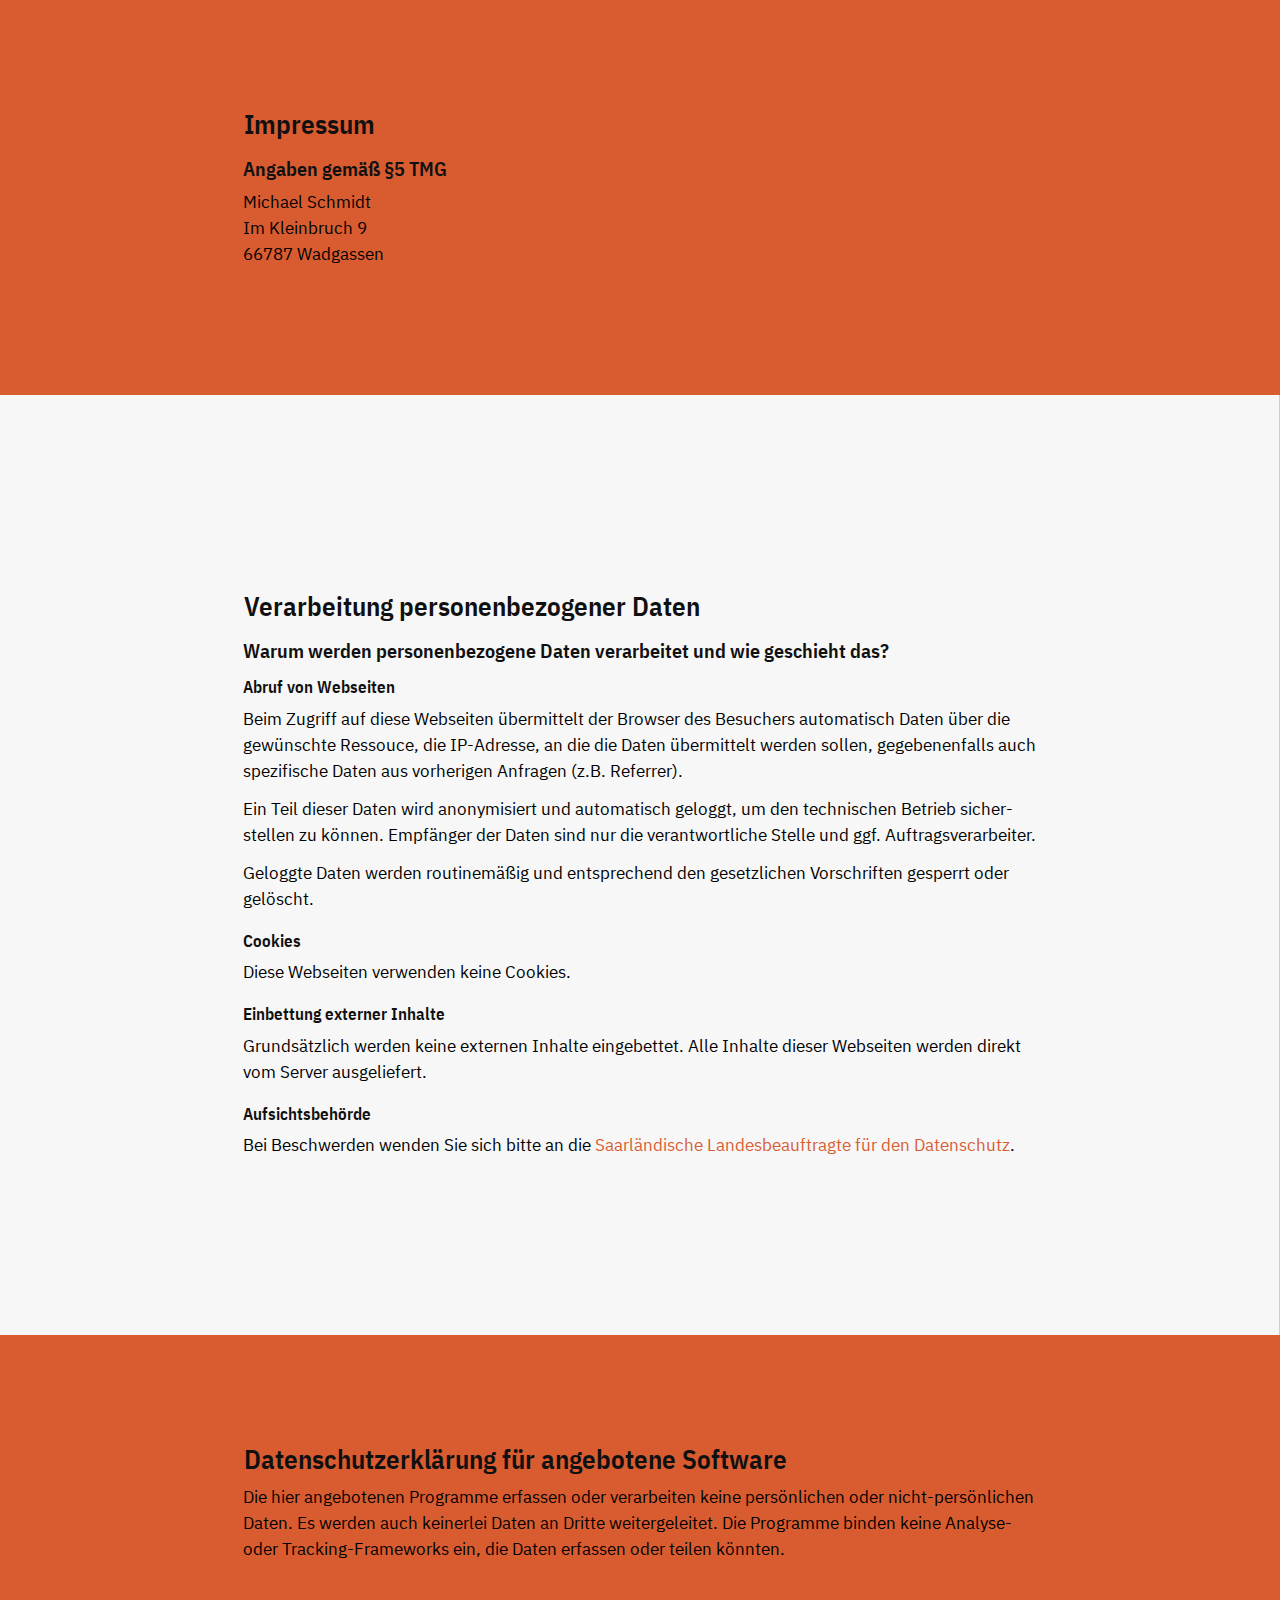
==== docs/legal.html @ fe04932d "Update Refracto page" ====
<!DOCTYPE html>
<html xmlns="http://www.w3.org/1999/xhtml" lang="en" xml:lang="en">

  <head>
    <title>Refracto Privacy/Datenschutz</title>

    <meta charset="utf-8" />
    <meta name="viewport" content="width=device-width, initial-scale=1.0, user-scalable=yes" />
    <meta name="supported-color-schemes" content="light dark">

    <link rel="stylesheet" href="css/fonts.min.css">
    <link rel="stylesheet" href="css/style.min.css">
    <link rel="stylesheet" href="css/animate.min.css">

    <script src="js/jquery.animate.min.js"></script>

    <meta name="theme-color" content="#d95c31" media="(prefers-color-scheme: light)">
    <meta name="theme-color" content="#994123" media="(prefers-color-scheme: dark)">
  </head>

  <body>
    <div class="page-box-no-footer">

      <main>
        <div class="main-box">

          <div class="vspace-l">
            <h2>Impressum</h2>
            <h3>Angaben gemäß §5 TMG</h3>
            <p>Michael Schmidt<br />Im Kleinbruch 9<br />66787 Wadgassen</p>
            <p><a href="mailto:refracto@mschmidt.me">Kontakt: refracto@mschmidt.me</a></p>
          </div>

          <div class="alternate-background vspace-l">
            <div class="alternate-box">
              <h2>Verarbeitung personenbezogener Daten</h2>
              <h3>Warum werden personenbezogene Daten verarbeitet und wie geschieht das?</h3>

              <h4>Abruf von Webseiten</h4>
              <p>Beim Zugriff auf diese Webseiten übermittelt der Browser des Besuchers automatisch Daten über die gewünschte Ressouce, die IP-Adresse, an die die Daten übermittelt werden sollen, ge&shy;ge&shy;be&shy;nen&shy;falls auch spezifische Daten aus vorherigen Anfragen (z.B. Referrer).</p>
              <p>Ein Teil dieser Daten wird anonymisiert und automatisch geloggt, um den technischen Betrieb si&shy;cher&shy;stel&shy;len zu können. Empfänger der Daten sind nur die verantwortliche Stelle und ggf. Auf&shy;trags&shy;ver&shy;arbeiter.
              <p>Geloggte Daten werden routinemäßig und entsprechend den gesetzlichen Vorschriften gesperrt oder gelöscht.</p>

              <h4>Cookies</h4>
              <p>Diese Webseiten verwenden keine Cookies.</p>

              <h4>Einbettung externer Inhalte</h4>
              <p>Grundsätzlich werden keine externen Inhalte eingebettet. Alle Inhalte dieser Webseiten werden direkt vom Server ausgeliefert.</p>

              <h4>Aufsichtsbehörde</h4>
              <p>Bei Beschwerden wenden Sie sich bitte an die <a href="https://www.bfdi.bund.de/SharedDocs/Adressen/DE/LfD/Saarland.html">Saarländische Landesbeauftragte für den Da&shy;ten&shy;schutz</a>.</p>
            </div>
          </div>

          <div class="vspace-l">
            <h2>Datenschutzerklärung für angebotene Software</h2>
            <p>Die hier angebotenen Programme erfassen oder verarbeiten keine persönlichen oder nicht-persönlichen Daten. Es werden auch keinerlei Daten an Dritte weitergeleitet. Die Programme binden keine Analyse- oder Tracking-Frameworks ein, die Daten erfassen oder teilen könnten.</p>
          </div>

        </div>
      </main>

    </div>

  </body>
</html>
---- docs/css/fonts.min.css ----
@font-face{font-family:title_font;src:url(../fonts/IBMPlexSansCondensed-SemiBold.woff2) format('woff2'),url(../fonts/IBMPlexSansCondensed-SemiBold.woff) format('woff');font-weight:400;font-style:normal}@font-face{font-family:text_font;src:url(../fonts/IBMPlexSans-Regular.woff2) format('woff2'),url(../fonts/IBMPlexSans-Regular.woff) format('woff');font-weight:400;font-style:normal}@media (prefers-color-scheme:dark){@font-face{font-family:text_font;src:url(../fonts/IBMPlexSans-Light.woff2) format('woff2'),url(../fonts/IBMPlexSans-Light.woff) format('woff');font-weight:400;font-style:normal}}@font-face{font-family:testimonial_font;src:url(../fonts/IBMPlexSans-TextItalic.woff2) format('woff2'),url(../fonts/IBMPlexSans-TextItalic.woff) format('woff');font-weight:400;font-style:normal}@media (prefers-color-scheme:dark){@font-face{font-family:testimonial_font;src:url(../fonts/IBMPlexSans-Italic.woff2) format('woff2'),url(../fonts/IBMPlexSans-Italic.woff) format('woff');font-weight:400;font-style:normal}}
---- docs/css/style.min.css ----
:root{--overscoll-color:#d95c31;--background-color:#ffffff;--alternate-background-color:#f7f7f7;--title-color:#101010;--text-color:#2b3039;--alternate-text-color:#f0f1f2;--dimmed-text-color:#666666;--theme-red:#d95c31;--theme-green:#91a34b;--theme-blue:#6a95bf;--theme-yellow:#e2af03;--link-color:#d95c31;--visited-link-color:#638bb2;--hover-link-color:#47637f;--appstore-background:#2b3039;--appstore-background-selected:#d95c31;--appstore-border:#ffffff;--appstore-inverted-background:transparent;--appstore-inverted-background-selected:#2b3039;--appstore-inverted-border:#f0f1f2;--header-background-color:#d95c31;--header-text-color:#f0f1f2;--header-active-color:#cc562e;--header-selection-color:#b24c28;--header-selection-text-color:#ffffff;--header-shadow-color:#b0b0b0;--footer-background-color:#2b3039;--footer-text-color:#b6b6b6;--footer-selection-color:#22262e;--footer-selection-text-color:#e1dedb;--footer-shadow-color:#000000}@media (prefers-color-scheme:dark){:root{--overscoll-color:#994123;--background-color:#2d2d2b;--alternate-background-color:#282826;--title-color:#ededed;--text-color:#dadada;--dimmed-text-color:#d0d0d0;--theme-red:#994123;--theme-green:#58632e;--theme-blue:#47637f;--theme-yellow:#a37e02;--link-color:#76d6ff;--visited-link-color:#fd758d;--hover-link-color:#73fdff;--appstore-background:transparent;--appstore-background-selected:#994123;--appstore-border:#f0f1f2;--appstore-inverted-background-selected:#232323;--header-background-color:#994123;--header-shadow-color:#1d2026;--header-active-color:#8c3b20;--header-selection-color:#73311a;--footer-background-color:#232323;--footer-text-color:#969696;--footer-selection-color:#181818}}.visible-normal{visibility:visible;display:inline}.visible-dark{visibility:hidden;display:none}@media (prefers-color-scheme:dark){.visible-normal{visibility:hidden;display:none}.visible-dark{visibility:visible;display:inline}}:root{font-size:13pt;--max-page-width:46rem;--minimum-page-border-width:2rem}@media only screen and (max-width:374px){:root{--minimum-page-border-width:1.5rem}}@media all and (max-width:53rem){:root{--max-page-width:calc(100vw - var(--minimum-page-border-width) - var(--minimum-page-border-width))}}@media not all and (min-resolution:.001dpcm){:root{--max-page-width:calc(min(46rem, 100vw - var(--minimum-page-border-width) - var(--minimum-page-border-width)))}}:root{--vspace-s:1.0rem;--vspace-m:2.0rem;--vspace-l:5.0rem;--vspace-xl:9.0rem}@media only screen and (max-width:767px){:root{--vspace-m:1.8rem;--vspace-l:4.0rem;--vspace-xl:8.0rem}}@media only screen and (max-width:374px){:root{--vspace-m:1.5rem;--vspace-l:2.5rem;--vspace-xl:3.4rem}}.vspace-s{padding-top:var(--vspace-s);padding-bottom:var(--vspace-s)}.vspace-m{padding-top:var(--vspace-m);padding-bottom:var(--vspace-m)}.vspace-l{padding-top:var(--vspace-l);padding-bottom:var(--vspace-l)}.vspace-xl{padding-top:var(--vspace-xl);padding-bottom:var(--vspace-xl)}.topspace-s{padding-top:var(--vspace-s)}.topspace-m{padding-top:var(--vspace-m)}.topspace-l{padding-top:var(--vspace-l)}.topspace-xl{padding-top:var(--vspace-xl)}.topmargin-s{margin-top:var(--vspace-s)}.topmargin-m{margin-top:var(--vspace-m)}.topmargin-l{margin-top:var(--vspace-l)}.topmargin-xl{margin-top:var(--vspace-xl)}.botmargin-s{margin-bottom:var(--vspace-s)}.botmargin-m{margin-bottom:var(--vspace-m)}.botmargin-l{margin-bottom:var(--vspace-l)}.botmargin-xl{margin-bottom:var(--vspace-xl)}html{height:100%}body{background:var(--overscoll-color);margin:0;height:100%}:root{--footer-height:4.4rem}@media only screen and (max-width:767px){:root{--footer-height:11rem}}.page-box{min-height:calc(100% - var(--footer-height));background:var(--background-color);color:var(--text-color);overflow:hidden}header{background:var(--header-background-color);box-shadow:0 1px 0 var(--header-shadow-color);color:var(--header-text-color)}@media only screen and (max-width:599px){header{padding:0 0 .8rem 0}}.header-box{font-family:text_font;margin:0 auto;max-width:var(--max-page-width);padding:0}header p{float:left;margin:0;padding:1.5rem 1rem 1.5rem .5rem}@media only screen and (max-width:599px){header p{display:block;float:none;text-align:center;padding:1rem 0}}header p a{color:var(--header-selection-text-color);text-decoration:none}header ul{list-style-type:none;margin:0;overflow:hidden;padding:1rem 0;text-align:right}@media only screen and (max-width:599px){header ul{display:block}}header li{display:inline-block}@media only screen and (max-width:599px){header li{display:block;padding:.1rem}}header li a{border-radius:3px;color:var(--header-text-color);display:block;padding:.5rem 1rem;text-align:center;text-decoration:none}@media only screen and (max-width:599px){header li a{font-size:12pt;padding:.8rem;text-align:left}}header li a.active{background-color:var(--header-active-color)}header li a:hover{color:var(--header-selection-text-color);background-color:var(--header-selection-color)}.main-box{font-family:text_font;margin:0 auto;max-width:var(--max-page-width)}@media only screen and (max-width:767px){.main-box{margin:0 var(--minimum-page-border-width)}}main h1{color:var(--title-color);font-family:title_font;font-size:32pt;padding:.5em .1em 0 0}@media only screen and (max-width:599px){main h1{font-size:28pt}}main h2{color:var(--title-color);font-family:title_font;font-size:20pt;margin:.5em 0 0 0;padding:.5em .1em 0 .1em}@media only screen and (max-width:599px){main h2{font-size:18pt}}main h3{color:var(--title-color);font-family:title_font;font-size:15pt;margin:.5em 0 0 0;padding:.5em .1em 0 .1em}main h4{color:var(--title-color);font-family:title_font;margin:.5em 0 0 0;padding:.5em .1em 0 .1em}main p.first{line-height:1.5;margin:0;padding:.1em}main p{line-height:1.5;margin:.5em 0 0 0;padding:.1em}main a:link{color:var(--link-color);text-decoration:none}main a:visited{color:var(--visited-link-color)}main a:hover{color:var(--hover-link-color);text-decoration:underline}main li:not(:last-child){margin-bottom:.2em}main img{display:block;margin-left:auto;margin-right:auto;max-width:100%}.image-frame{box-shadow:2px 2px 12px #222}.center{padding:0;text-align:center}.hugeprint{font-size:18pt}.largeprint{font-size:14pt}.fineprint{font-size:11pt}.button{margin:var(--vspace-l) 0 .8rem 0;padding:.8rem;text-align:center}.button a:link{background:var(--theme-blue);border-radius:5px;color:var(--header-text-color);padding:.8rem 3rem;margin:.8rem;text-decoration:none;box-shadow:1px 1px 4px var(--header-shadow-color)}@media only screen and (max-width:767px){.button a:link{padding:.8rem 2rem}}@media only screen and (max-width:599px){.button a:link{padding:.8rem 1rem}}.button a:hover{background:var(--theme-yellow);color:var(--header-selection-text-color);text-decoration:none}.button a:visited{color:var(--header-selection-text-color);text-decoration:none}.alternate-background{background:var(--alternate-background-color);transform:translateX(calc((var(--max-page-width) - 100vw)/ 2));width:100vw}.alternate-blue-background{background:var(--theme-blue);color:var(--alternate-text-color);transform:translateX(calc((var(--max-page-width) - 100vw)/ 2));width:100vw}.alternate-green-background{background:var(--theme-green);color:var(--alternate-text-color);transform:translateX(calc((var(--max-page-width) - 100vw)/ 2));width:100vw}.alternate-box{margin:0 auto;max-width:var(--max-page-width);padding:var(--vspace-l) 0}@media only screen and (max-width:767px){.alternate-box{margin:0;max-width:100%;padding:var(--vspace-l) var(--minimum-page-border-width)}}.alternate-box-m{margin:0 auto;max-width:var(--max-page-width);padding:var(--vspace-m) 0}@media only screen and (max-width:767px){.alternate-box-m{margin:0;max-width:100%;padding:var(--vspace-m) var(--minimum-page-border-width)}}.testimonials{margin:var(--vspace-s) 0;min-height:10rem;padding:.1rem 0}.testimonial-box{margin:0 auto;overflow:hidden;padding:0}.testimonial{font-family:testimonial_font;padding:0 .1em}@media only screen and (max-width:767px){.testimonial{padding:1em 1.1em}}.testimonial-name{font-family:testimonial_font;color:var(--dimmed-text-color)}.feature-box{margin:var(--vspace-l) auto;overflow:auto;padding:0}.feature-icon{float:left;height:80px;width:80px}@media only screen and (max-width:767px){.feature-icon{height:60px;width:60px}}.feature-description{float:right;margin:0;padding-left:1em;width:75%}.appstore{border-radius:9px;display:inline-block;line-height:0;transition:background-color .25s}.appstore--normal{border:2px solid var(--appstore-border);background-color:var(--appstore-background)}.appstore--normal:hover{background-color:var(--appstore-background-selected)}.appstore--inverted{border:2px solid var(--appstore-inverted-border);background-color:var(--appstore-inverted-background)}.appstore--inverted:hover{background-color:var(--appstore-inverted-background-selected)}.column-75{width:75%;float:left}.column-66{width:66%;float:left}.column-60{width:60%;float:left}.column-55{width:55%;float:left}.column-50{width:50%;float:left}.column-45{width:45%;float:left}.column-40{width:40%;float:left}.column-33{width:33%;float:left}.column-25{width:25%;float:left}@media only screen and (max-width:767px){.column-75{width:100%}.column-66{width:100%}.column-60{width:100%}.column-55{width:100%}.column-50{width:100%}.column-45{width:100%}.column-40{width:100%}.column-33{width:100%}.column-25{width:100%}}.column-container{margin:0;overflow:auto;padding:0}.frame-left{padding:0 1.5rem 0 .1rem}.frame-mid{padding:0 1.5rem}.frame-right{padding:0 .1rem 0 1.5rem}@media only screen and (max-width:767px){.frame-left{padding:.5rem .1rem}.frame-mid{padding:.5rem .1rem}.frame-right{padding:.5rem .1rem}}footer{background:var(--footer-background-color);box-shadow:inset 0 5px 4px -5px var(--footer-shadow-color);color:var(--footer-text-color);padding:0;margin:0;height:calc(var(--footer-height))}.footer-box{font-family:text_font;margin:0 auto;max-width:var(--max-page-width);padding:.6rem 0 0 0;text-align:center}footer ul{list-style-type:none;margin:0;overflow:hidden;padding:0;display:flex}@media only screen and (max-width:767px){footer ul{display:block}}footer li{display:inline-block;flex:2 1 10%;font-size:11pt;margin:0 auto}footer li:nth-of-type(3){flex-grow:3}@media only screen and (max-width:767px){footer li{display:block;margin:0;padding:.1rem}}footer li a{color:var(--footer-text-color);display:block;padding:1rem 3rem;text-decoration:none}@media only screen and (max-width:767px){footer li a{padding:.8rem}}footer li a:hover{background-color:var(--footer-selection-color);border-radius:3px;color:var(--footer-selection-text-color)}body.title{background:var(--footer-background-color)}.title-page-box{min-height:calc(100% - var(--footer-height));background:var(--header-background-color);color:var(--header-text-color)}main h1.title{text-align:center;text-shadow:1px 1px 1px var(--header-selection-color);color:var(--header-text-color);font-size:32pt}@media only screen and (max-width:374px){main h1.title{font-size:28pt}}main ul.title{display:block;margin:0 auto 5rem auto;max-width:290px;padding:0}main li.title{display:block;margin:0;padding:.2rem 0}main a.title{background-color:var(--header-active-color);border-radius:3px;display:block;padding:1rem;text-decoration:none}main a.title:link{color:var(--header-text-color)}main a.title:visited{color:var(--header-text-color)}main a.title:hover{background-color:var(--header-selection-color);color:var(--header-selection-text-color)}
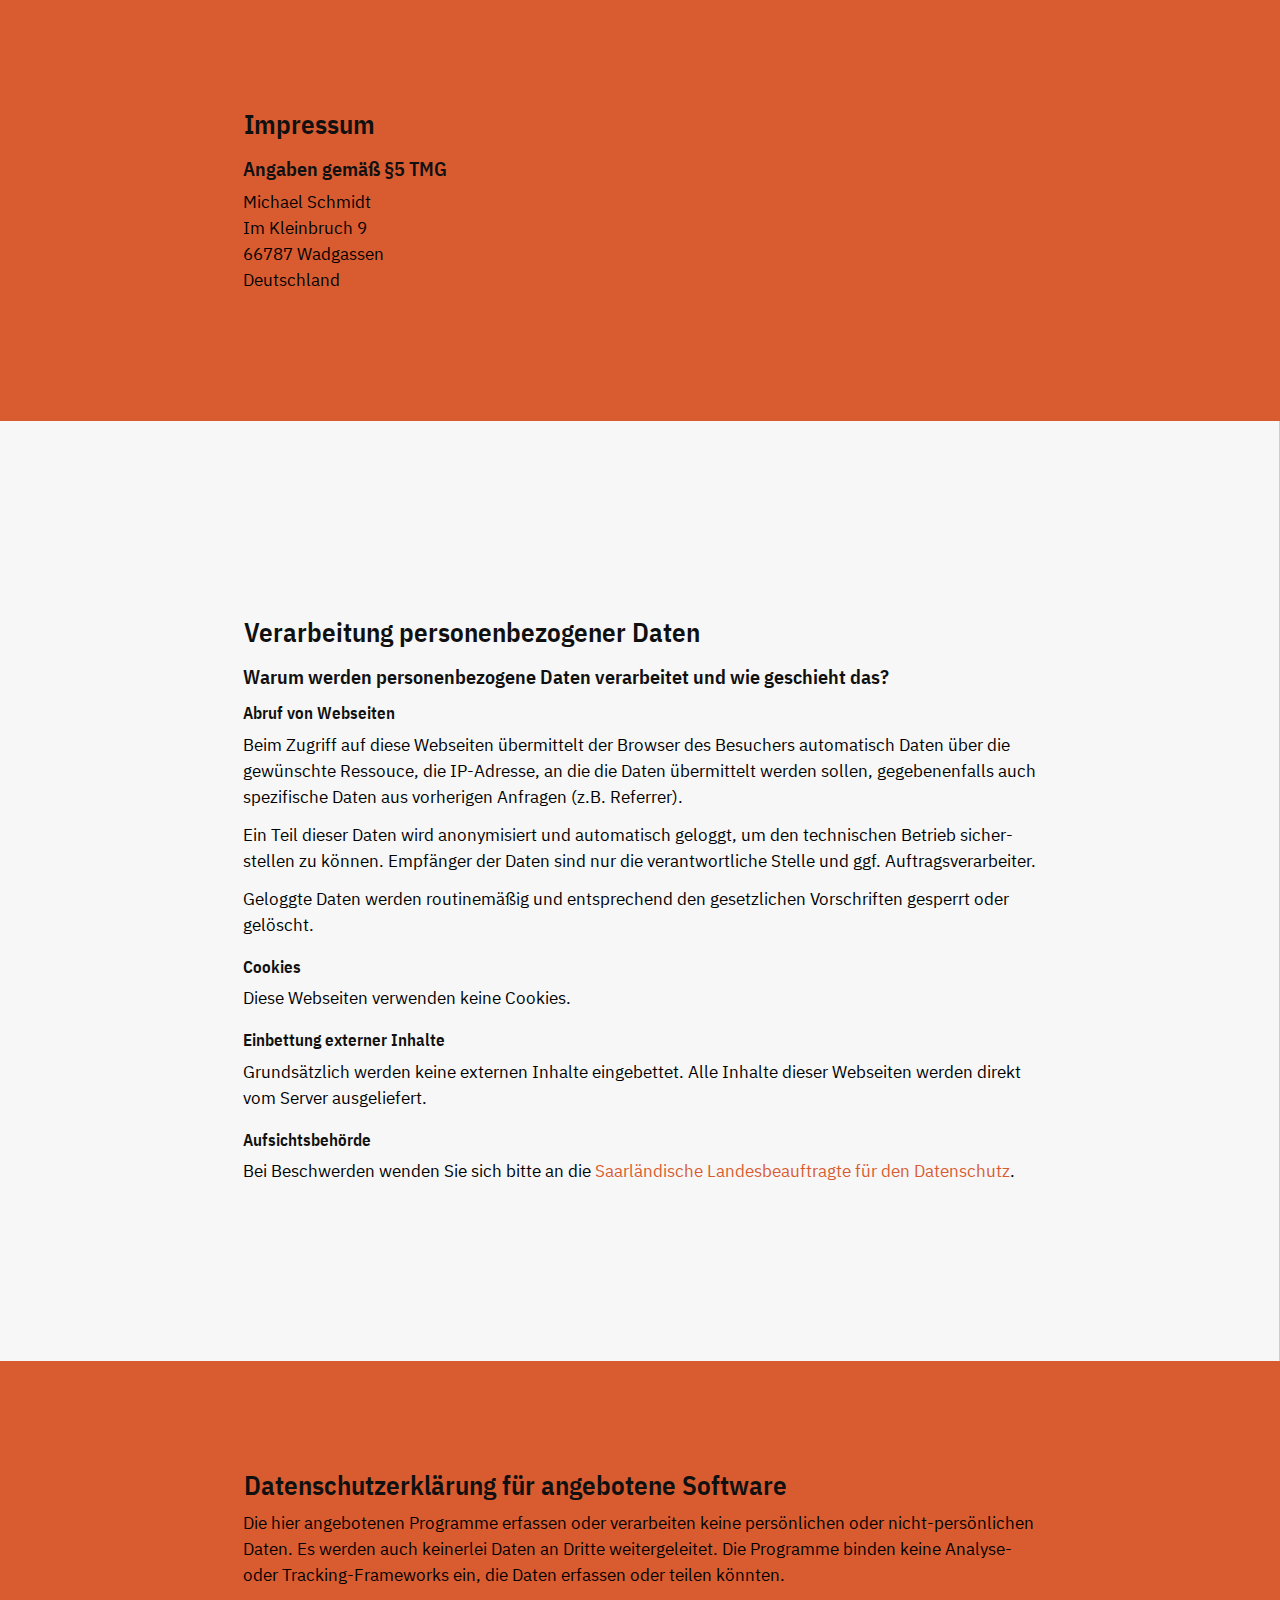
==== commit a26bc211: "Update contact" ====
--- a/docs/legal.html
+++ b/docs/legal.html
@@ -27,7 +27,7 @@
           <div class="vspace-l">
             <h2>Impressum</h2>
             <h3>Angaben gemäß §5 TMG</h3>
-            <p>Michael Schmidt<br />Im Kleinbruch 9<br />66787 Wadgassen</p>
+            <p>Michael Schmidt<br />Im Kleinbruch 9<br />66787 Wadgassen<br />Deutschland</p>
             <p><a href="mailto:refracto@mschmidt.me">Kontakt: refracto@mschmidt.me</a></p>
           </div>
 
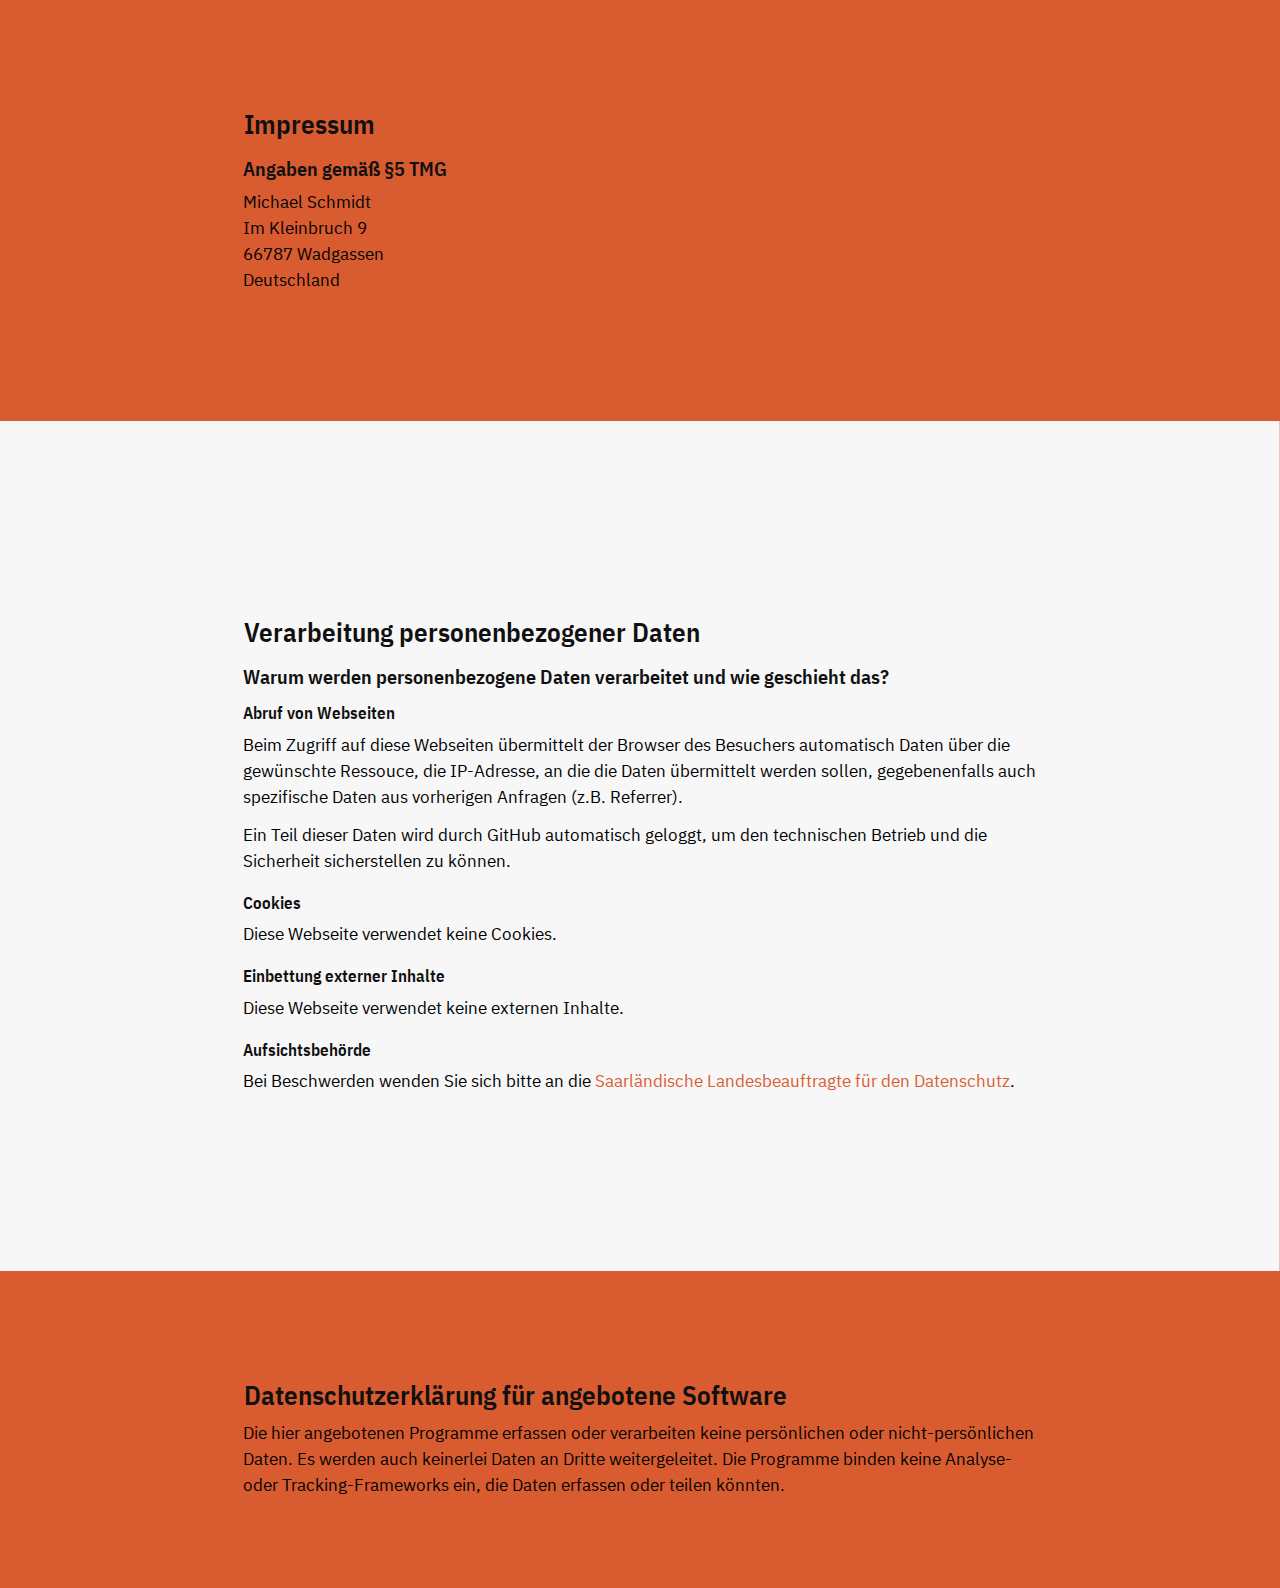
==== commit ef222b5f: "Update legal.html" ====
--- a/docs/legal.html
+++ b/docs/legal.html
@@ -38,14 +38,13 @@
 
               <h4>Abruf von Webseiten</h4>
               <p>Beim Zugriff auf diese Webseiten übermittelt der Browser des Besuchers automatisch Daten über die gewünschte Ressouce, die IP-Adresse, an die die Daten übermittelt werden sollen, ge&shy;ge&shy;be&shy;nen&shy;falls auch spezifische Daten aus vorherigen Anfragen (z.B. Referrer).</p>
-              <p>Ein Teil dieser Daten wird anonymisiert und automatisch geloggt, um den technischen Betrieb si&shy;cher&shy;stel&shy;len zu können. Empfänger der Daten sind nur die verantwortliche Stelle und ggf. Auf&shy;trags&shy;ver&shy;arbeiter.
-              <p>Geloggte Daten werden routinemäßig und entsprechend den gesetzlichen Vorschriften gesperrt oder gelöscht.</p>
+              <p>Ein Teil dieser Daten wird durch GitHub automatisch geloggt, um den technischen Betrieb und die Sicherheit si&shy;cher&shy;stel&shy;len zu können.</p>
 
               <h4>Cookies</h4>
-              <p>Diese Webseiten verwenden keine Cookies.</p>
+              <p>Diese Webseite verwendet keine Cookies.</p>
 
               <h4>Einbettung externer Inhalte</h4>
-              <p>Grundsätzlich werden keine externen Inhalte eingebettet. Alle Inhalte dieser Webseiten werden direkt vom Server ausgeliefert.</p>
+              <p>Diese Webseite verwendet keine externen Inhalte.</p>
 
               <h4>Aufsichtsbehörde</h4>
               <p>Bei Beschwerden wenden Sie sich bitte an die <a href="https://www.bfdi.bund.de/SharedDocs/Adressen/DE/LfD/Saarland.html">Saarländische Landesbeauftragte für den Da&shy;ten&shy;schutz</a>.</p>
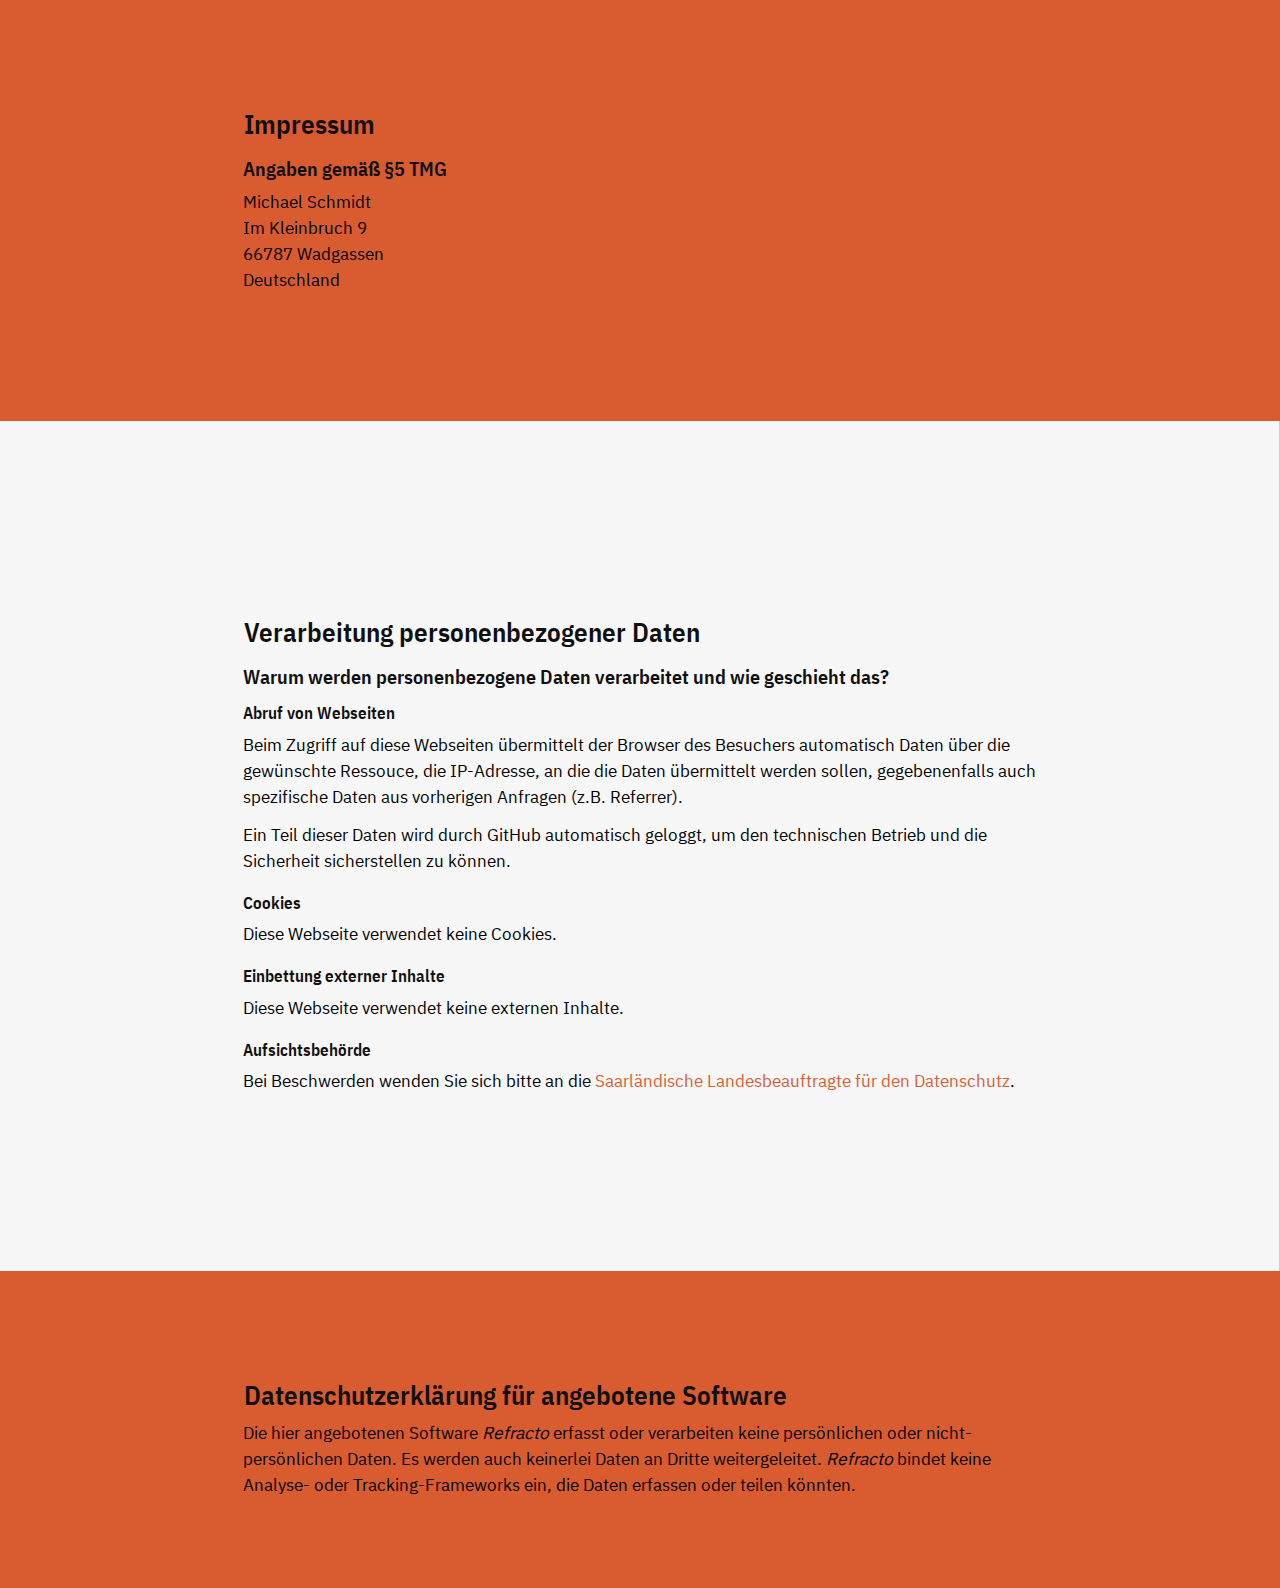
==== commit 93685f06: "Update legal.html" ====
--- a/docs/legal.html
+++ b/docs/legal.html
@@ -53,7 +53,7 @@
 
           <div class="vspace-l">
             <h2>Datenschutzerklärung für angebotene Software</h2>
-            <p>Die hier angebotenen Programme erfassen oder verarbeiten keine persönlichen oder nicht-persönlichen Daten. Es werden auch keinerlei Daten an Dritte weitergeleitet. Die Programme binden keine Analyse- oder Tracking-Frameworks ein, die Daten erfassen oder teilen könnten.</p>
+            <p>Die hier angebotenen Software <em>Refracto</em> erfasst oder verarbeiten keine persönlichen oder nicht-persönlichen Daten. Es werden auch keinerlei Daten an Dritte weitergeleitet. <em>Refracto</em> bindet keine Analyse- oder Tracking-Frameworks ein, die Daten erfassen oder teilen könnten.</p>
           </div>
 
         </div>
